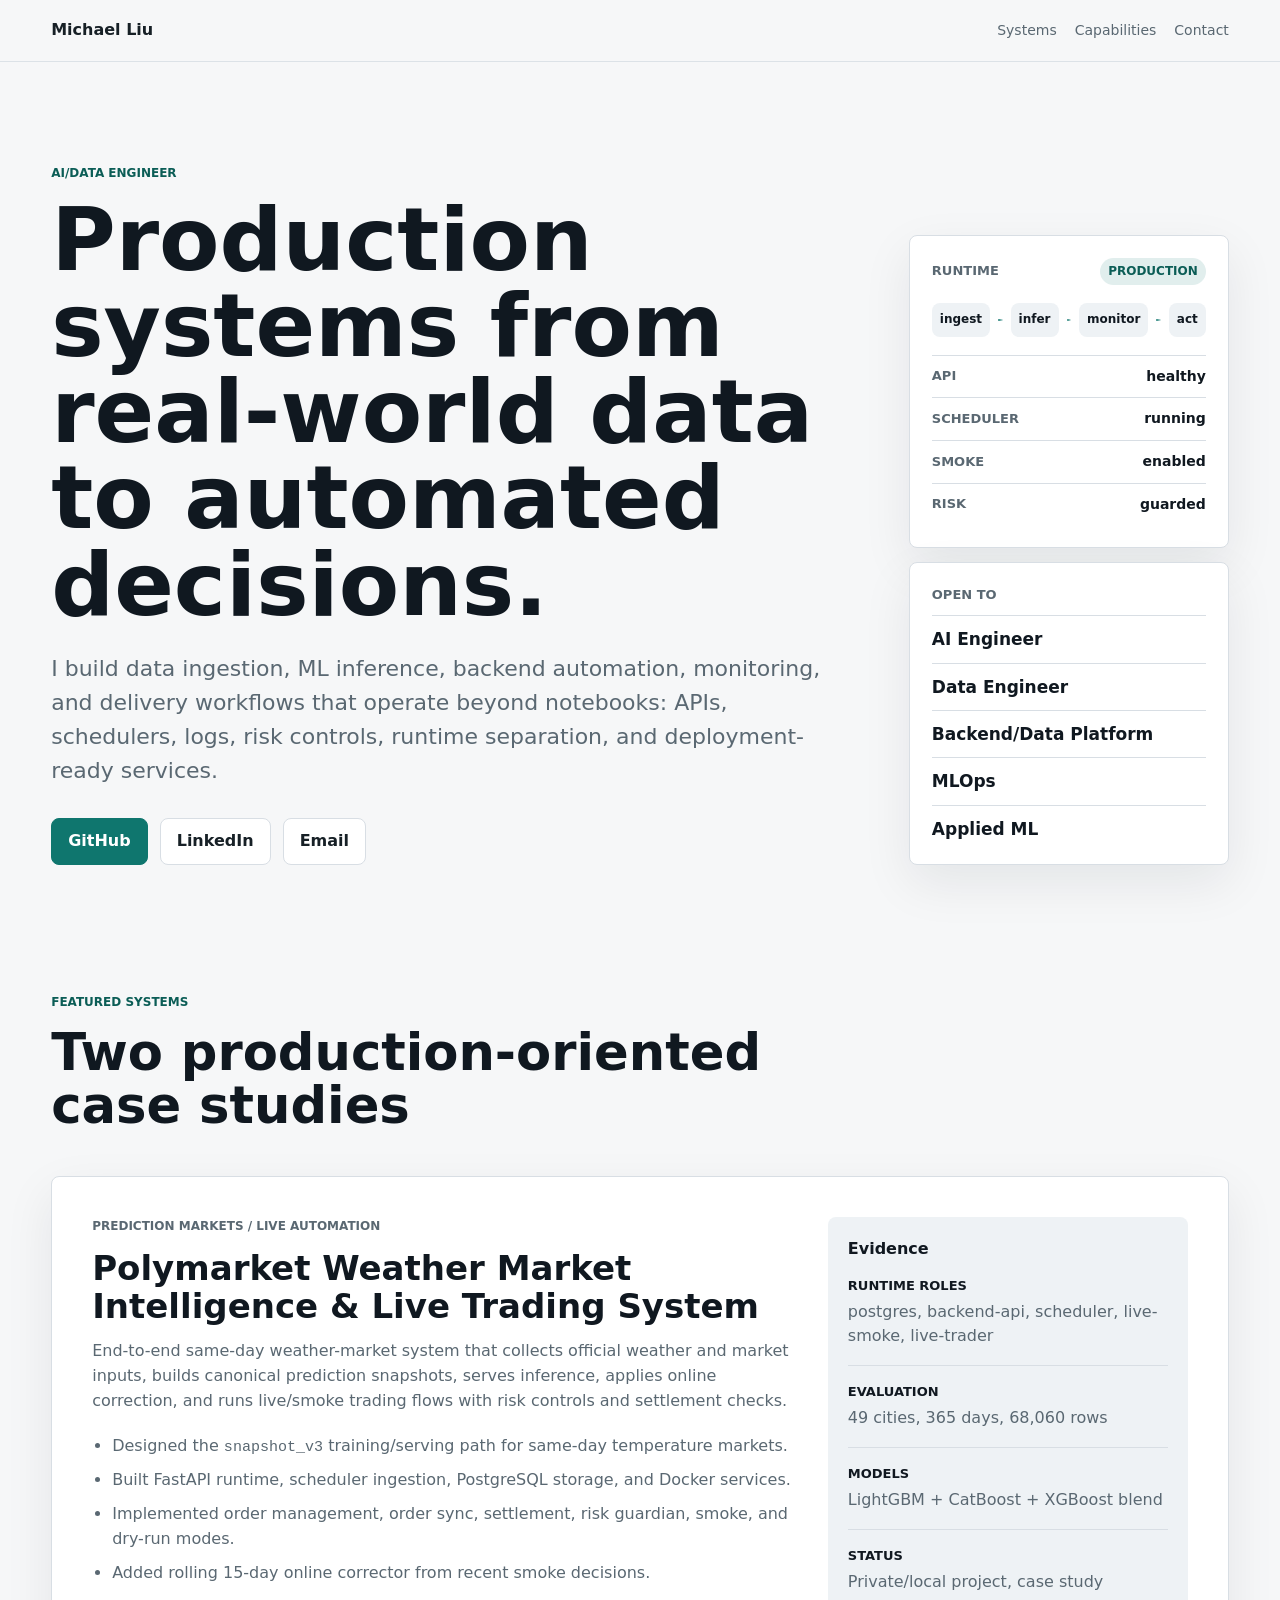
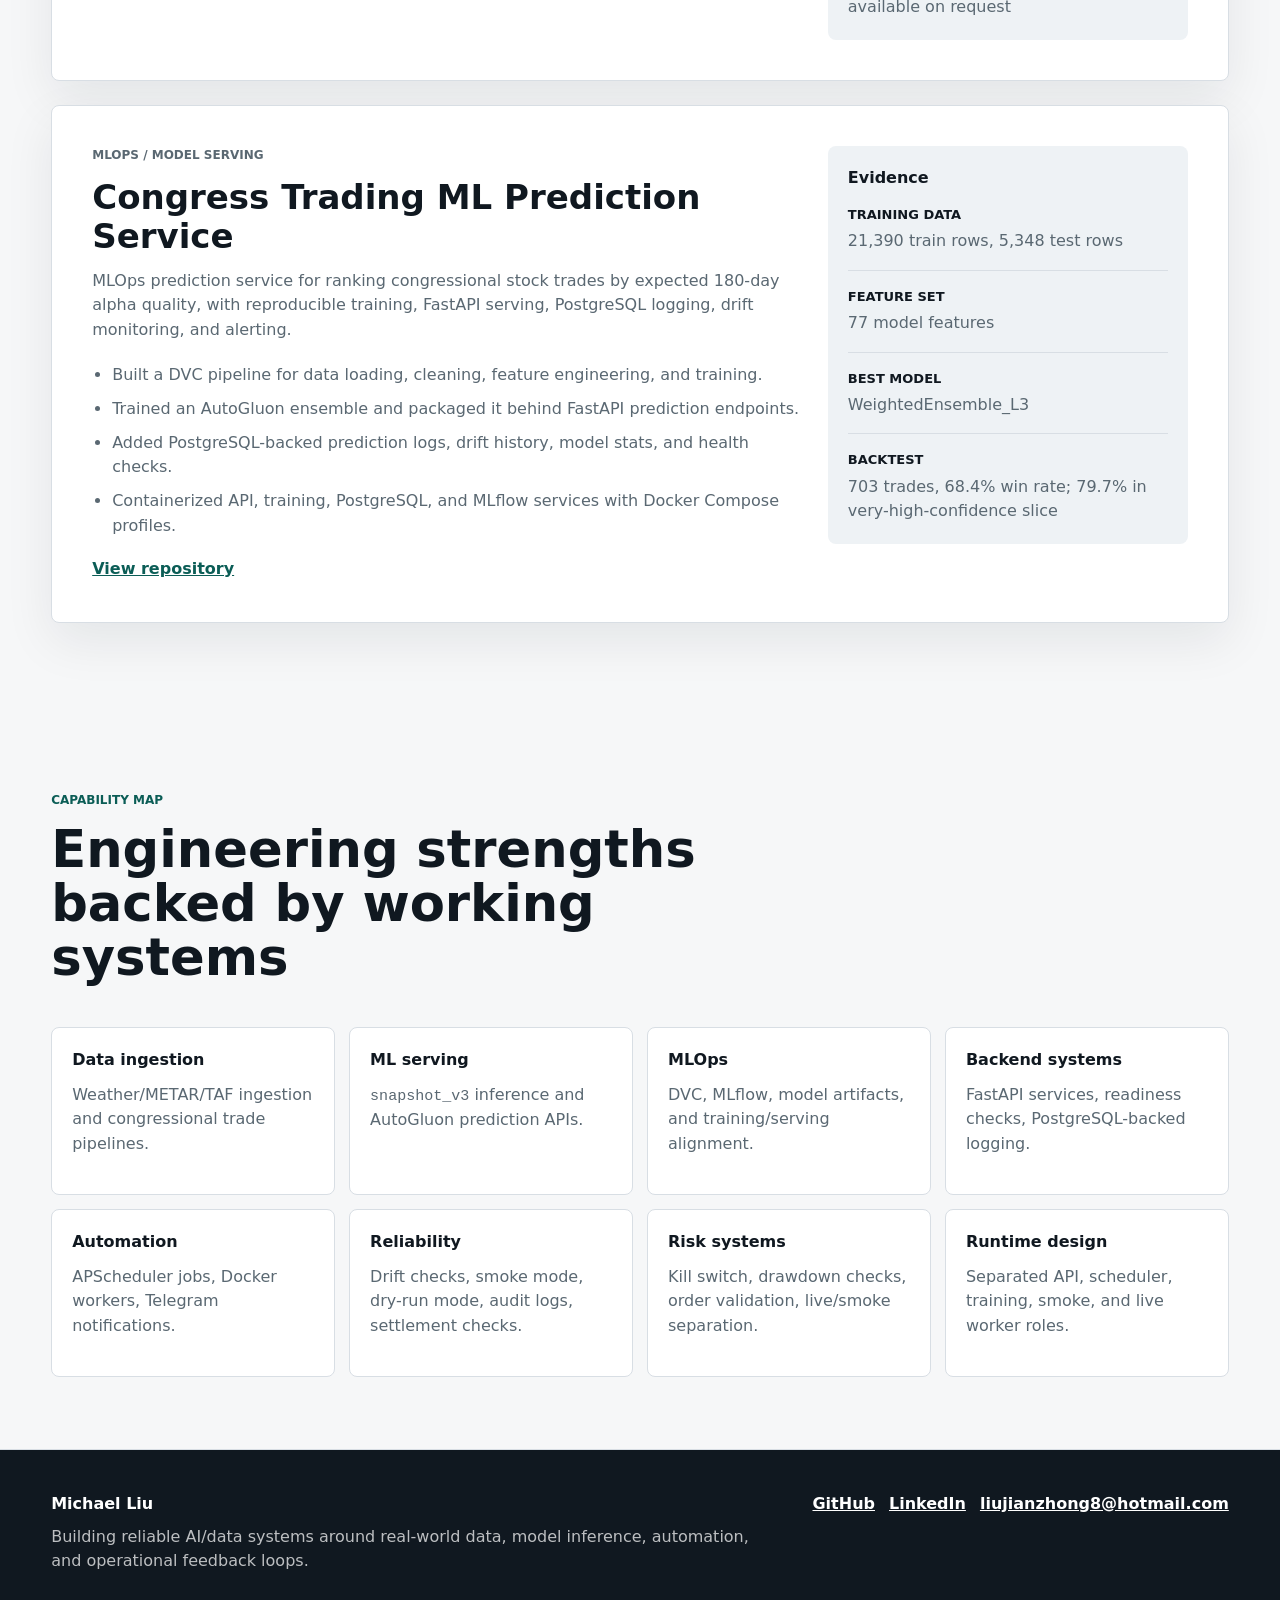
==== index.html @ 210b9c41 "init1" ====
<!doctype html>
<html lang="en">
  <head>
    <meta charset="utf-8" />
    <meta name="viewport" content="width=device-width, initial-scale=1" />
    <meta
      name="description"
      content="Michael Liu - AI/Data Engineer building production-minded systems from real-world data to inference, monitoring, and action."
    />
    <title>Michael Liu | AI/Data Engineer</title>
    <link rel="stylesheet" href="styles.css" />
  </head>
  <body>
    <header class="site-header">
      <a class="brand" href="#top" aria-label="Michael Liu home">Michael Liu</a>
      <nav class="nav" aria-label="Primary navigation">
        <a href="#systems">Systems</a>
        <a href="#capabilities">Capabilities</a>
        <a href="#contact">Contact</a>
      </nav>
    </header>

    <main id="top">
      <section class="hero" aria-labelledby="hero-title">
        <div class="hero-copy">
          <p class="eyebrow">AI/Data Engineer</p>
          <h1 id="hero-title">Production systems from real-world data to automated decisions.</h1>
          <p class="hero-text">
            I build data ingestion, ML inference, backend automation, monitoring, and delivery
            workflows that operate beyond notebooks: APIs, schedulers, logs, risk controls,
            runtime separation, and deployment-ready services.
          </p>
          <div class="hero-actions" aria-label="Contact and profile links">
            <a class="button primary" href="https://github.com/Michael-Full-Stack-Liu">GitHub</a>
            <a class="button" href="https://www.linkedin.com/in/michael-liu-21918932a/">LinkedIn</a>
            <a class="button" href="mailto:liujianzhong8@hotmail.com">Email</a>
          </div>
        </div>
        <aside class="hero-panel" aria-label="System runtime visual summary">
          <div class="runtime-card">
            <div class="runtime-head">
              <span>Runtime</span>
              <strong>production</strong>
            </div>
            <div class="pipeline-visual" aria-hidden="true">
              <span>ingest</span>
              <i></i>
              <span>infer</span>
              <i></i>
              <span>monitor</span>
              <i></i>
              <span>act</span>
            </div>
            <div class="metric-row"><span>API</span><strong>healthy</strong></div>
            <div class="metric-row"><span>Scheduler</span><strong>running</strong></div>
            <div class="metric-row"><span>Smoke</span><strong>enabled</strong></div>
            <div class="metric-row"><span>Risk</span><strong>guarded</strong></div>
          </div>
          <div class="role-card">
            <span>Open to</span>
            <strong>AI Engineer</strong>
            <strong>Data Engineer</strong>
            <strong>Backend/Data Platform</strong>
            <strong>MLOps</strong>
            <strong>Applied ML</strong>
          </div>
        </aside>
      </section>

      <section id="systems" class="section" aria-labelledby="systems-title">
        <div class="section-heading">
          <p class="eyebrow">Featured Systems</p>
          <h2 id="systems-title">Two production-oriented case studies</h2>
        </div>

        <article class="project">
          <div class="project-main">
            <p class="project-label">Prediction markets / live automation</p>
            <h3>Polymarket Weather Market Intelligence & Live Trading System</h3>
            <p>
              End-to-end same-day weather-market system that collects official weather and market
              inputs, builds canonical prediction snapshots, serves inference, applies online
              correction, and runs live/smoke trading flows with risk controls and settlement checks.
            </p>
            <ul>
              <li>Designed the <code>snapshot_v3</code> training/serving path for same-day temperature markets.</li>
              <li>Built FastAPI runtime, scheduler ingestion, PostgreSQL storage, and Docker services.</li>
              <li>Implemented order management, order sync, settlement, risk guardian, smoke, and dry-run modes.</li>
              <li>Added rolling 15-day online corrector from recent smoke decisions.</li>
            </ul>
          </div>
          <div class="project-evidence">
            <h4>Evidence</h4>
            <dl>
              <div><dt>Runtime roles</dt><dd>postgres, backend-api, scheduler, live-smoke, live-trader</dd></div>
              <div><dt>Evaluation</dt><dd>49 cities, 365 days, 68,060 rows</dd></div>
              <div><dt>Models</dt><dd>LightGBM + CatBoost + XGBoost blend</dd></div>
              <div><dt>Status</dt><dd>Private/local project, case study available on request</dd></div>
            </dl>
          </div>
        </article>

        <article class="project">
          <div class="project-main">
            <p class="project-label">MLOps / model serving</p>
            <h3>Congress Trading ML Prediction Service</h3>
            <p>
              MLOps prediction service for ranking congressional stock trades by expected 180-day
              alpha quality, with reproducible training, FastAPI serving, PostgreSQL logging,
              drift monitoring, and alerting.
            </p>
            <ul>
              <li>Built a DVC pipeline for data loading, cleaning, feature engineering, and training.</li>
              <li>Trained an AutoGluon ensemble and packaged it behind FastAPI prediction endpoints.</li>
              <li>Added PostgreSQL-backed prediction logs, drift history, model stats, and health checks.</li>
              <li>Containerized API, training, PostgreSQL, and MLflow services with Docker Compose profiles.</li>
            </ul>
            <a class="text-link" href="https://github.com/Michael-Full-Stack-Liu/MyInvestGuide">View repository</a>
          </div>
          <div class="project-evidence">
            <h4>Evidence</h4>
            <dl>
              <div><dt>Training data</dt><dd>21,390 train rows, 5,348 test rows</dd></div>
              <div><dt>Feature set</dt><dd>77 model features</dd></div>
              <div><dt>Best model</dt><dd>WeightedEnsemble_L3</dd></div>
              <div><dt>Backtest</dt><dd>703 trades, 68.4% win rate; 79.7% in very-high-confidence slice</dd></div>
            </dl>
          </div>
        </article>
      </section>

      <section id="capabilities" class="section" aria-labelledby="capabilities-title">
        <div class="section-heading">
          <p class="eyebrow">Capability Map</p>
          <h2 id="capabilities-title">Engineering strengths backed by working systems</h2>
        </div>
        <div class="capability-grid">
          <div><span>Data ingestion</span><p>Weather/METAR/TAF ingestion and congressional trade pipelines.</p></div>
          <div><span>ML serving</span><p><code>snapshot_v3</code> inference and AutoGluon prediction APIs.</p></div>
          <div><span>MLOps</span><p>DVC, MLflow, model artifacts, and training/serving alignment.</p></div>
          <div><span>Backend systems</span><p>FastAPI services, readiness checks, PostgreSQL-backed logging.</p></div>
          <div><span>Automation</span><p>APScheduler jobs, Docker workers, Telegram notifications.</p></div>
          <div><span>Reliability</span><p>Drift checks, smoke mode, dry-run mode, audit logs, settlement checks.</p></div>
          <div><span>Risk systems</span><p>Kill switch, drawdown checks, order validation, live/smoke separation.</p></div>
          <div><span>Runtime design</span><p>Separated API, scheduler, training, smoke, and live worker roles.</p></div>
        </div>
      </section>
    </main>

    <footer id="contact" class="footer">
      <div>
        <strong>Michael Liu</strong>
        <p>Building reliable AI/data systems around real-world data, model inference, automation, and operational feedback loops.</p>
      </div>
      <div class="footer-links">
        <a href="https://github.com/Michael-Full-Stack-Liu">GitHub</a>
        <a href="https://www.linkedin.com/in/michael-liu-21918932a/">LinkedIn</a>
        <a href="mailto:liujianzhong8@hotmail.com">liujianzhong8@hotmail.com</a>
      </div>
    </footer>
  </body>
</html>
---- styles.css ----
:root {
  color-scheme: light;
  --bg: #f6f7f8;
  --surface: #ffffff;
  --surface-2: #eef2f5;
  --text: #172026;
  --muted: #5a6872;
  --line: #d8dee4;
  --accent: #0f766e;
  --accent-dark: #0b5d56;
  --ink: #101820;
  --shadow: 0 18px 50px rgba(16, 24, 32, 0.08);
}

* {
  box-sizing: border-box;
}

html {
  scroll-behavior: smooth;
}

body {
  margin: 0;
  background: var(--bg);
  color: var(--text);
  font-family:
    Inter, ui-sans-serif, system-ui, -apple-system, BlinkMacSystemFont, "Segoe UI",
    sans-serif;
  line-height: 1.55;
}

a {
  color: inherit;
}

code {
  font-family: "SFMono-Regular", Consolas, "Liberation Mono", monospace;
  font-size: 0.94em;
}

.site-header {
  position: sticky;
  top: 0;
  z-index: 20;
  display: flex;
  align-items: center;
  justify-content: space-between;
  gap: 24px;
  width: 100%;
  padding: 18px clamp(20px, 4vw, 64px);
  border-bottom: 1px solid rgba(216, 222, 228, 0.85);
  background: rgba(246, 247, 248, 0.92);
  backdrop-filter: blur(16px);
}

.brand {
  font-weight: 750;
  text-decoration: none;
}

.nav {
  display: flex;
  align-items: center;
  gap: 18px;
  color: var(--muted);
  font-size: 14px;
}

.nav a {
  text-decoration: none;
}

.nav a:hover,
.text-link:hover {
  color: var(--accent-dark);
}

.hero {
  display: grid;
  grid-template-columns: minmax(0, 1fr) 320px;
  gap: clamp(28px, 5vw, 72px);
  align-items: end;
  min-height: calc(100vh - 72px);
  padding: clamp(56px, 8vw, 112px) clamp(20px, 4vw, 64px) 56px;
}

.hero-copy {
  max-width: 960px;
}

.eyebrow,
.project-label {
  margin: 0 0 14px;
  color: var(--accent-dark);
  font-size: 12px;
  font-weight: 800;
  letter-spacing: 0;
  text-transform: uppercase;
}

h1,
h2,
h3,
h4,
p {
  margin-top: 0;
}

h1 {
  max-width: 980px;
  margin-bottom: 24px;
  color: var(--ink);
  font-size: clamp(42px, 7vw, 88px);
  line-height: 0.98;
  letter-spacing: 0;
}

.hero-text {
  max-width: 800px;
  margin-bottom: 30px;
  color: var(--muted);
  font-size: clamp(18px, 2.1vw, 22px);
}

.hero-actions {
  display: flex;
  flex-wrap: wrap;
  gap: 12px;
}

.button {
  display: inline-flex;
  min-height: 44px;
  align-items: center;
  justify-content: center;
  padding: 10px 16px;
  border: 1px solid var(--line);
  border-radius: 8px;
  background: var(--surface);
  color: var(--text);
  font-weight: 700;
  text-decoration: none;
}

.button.primary {
  border-color: var(--accent);
  background: var(--accent);
  color: #ffffff;
}

.hero-panel {
  display: grid;
  gap: 14px;
}

.runtime-card,
.role-card {
  padding: 22px;
  border: 1px solid var(--line);
  border-radius: 8px;
  background: var(--surface);
  box-shadow: var(--shadow);
}

.hero-panel span,
.runtime-head span {
  color: var(--muted);
  font-size: 13px;
  font-weight: 700;
  text-transform: uppercase;
}

.role-card {
  display: grid;
  gap: 10px;
}

.role-card strong {
  padding-top: 10px;
  border-top: 1px solid var(--line);
  color: var(--ink);
  font-size: 17px;
}

.runtime-head {
  display: flex;
  align-items: center;
  justify-content: space-between;
  gap: 16px;
  margin-bottom: 18px;
}

.runtime-head strong {
  padding: 4px 8px;
  border-radius: 999px;
  background: rgba(15, 118, 110, 0.12);
  color: var(--accent-dark);
  font-size: 12px;
  text-transform: uppercase;
}

.pipeline-visual {
  display: grid;
  grid-template-columns: auto 1fr auto 1fr auto 1fr auto;
  align-items: center;
  gap: 8px;
  margin-bottom: 18px;
}

.pipeline-visual span {
  display: inline-flex;
  min-height: 34px;
  align-items: center;
  justify-content: center;
  padding: 6px 8px;
  border-radius: 8px;
  background: var(--surface-2);
  color: var(--ink);
  font-size: 12px;
  font-weight: 800;
  text-transform: none;
}

.pipeline-visual i {
  display: block;
  height: 2px;
  border-radius: 999px;
  background: linear-gradient(90deg, var(--accent), rgba(15, 118, 110, 0.14));
}

.metric-row {
  display: flex;
  align-items: center;
  justify-content: space-between;
  gap: 16px;
  padding: 10px 0;
  border-top: 1px solid var(--line);
}

.metric-row strong {
  color: var(--ink);
  font-size: 14px;
}

.section {
  padding: 72px clamp(20px, 4vw, 64px);
}

.section-heading {
  max-width: 780px;
  margin-bottom: 28px;
}

h2 {
  color: var(--ink);
  font-size: clamp(30px, 4vw, 52px);
  line-height: 1.05;
  letter-spacing: 0;
}

.project {
  display: grid;
  grid-template-columns: minmax(0, 1fr) 360px;
  gap: 28px;
  align-items: start;
  margin-bottom: 24px;
  padding: clamp(24px, 4vw, 40px);
  border: 1px solid var(--line);
  border-radius: 8px;
  background: var(--surface);
  box-shadow: var(--shadow);
}

.project h3 {
  margin-bottom: 14px;
  color: var(--ink);
  font-size: clamp(24px, 3vw, 34px);
  line-height: 1.12;
}

.project p,
.project li,
.project dd,
.capability-grid p,
.footer p {
  color: var(--muted);
}

.project ul {
  margin: 20px 0 0;
  padding-left: 20px;
}

.project li + li {
  margin-top: 9px;
}

.project-evidence {
  padding: 20px;
  border-radius: 8px;
  background: var(--surface-2);
}

.project-evidence h4 {
  margin-bottom: 14px;
  color: var(--ink);
  font-size: 16px;
}

dl,
dd {
  margin: 0;
}

.project-evidence div + div {
  margin-top: 16px;
  padding-top: 16px;
  border-top: 1px solid var(--line);
}

dt {
  margin-bottom: 4px;
  color: var(--ink);
  font-size: 13px;
  font-weight: 800;
  text-transform: uppercase;
}

.text-link {
  display: inline-flex;
  margin-top: 18px;
  color: var(--accent-dark);
  font-weight: 800;
}

.capability-grid {
  display: grid;
  grid-template-columns: repeat(4, minmax(0, 1fr));
  gap: 14px;
}

.capability-grid div {
  min-height: 168px;
  padding: 20px;
  border: 1px solid var(--line);
  border-radius: 8px;
  background: var(--surface);
}

.capability-grid span {
  display: block;
  margin-bottom: 10px;
  color: var(--ink);
  font-weight: 800;
}

.footer {
  display: flex;
  justify-content: space-between;
  gap: 32px;
  padding: 42px clamp(20px, 4vw, 64px);
  border-top: 1px solid var(--line);
  background: var(--ink);
  color: #ffffff;
}

.footer p {
  max-width: 720px;
  margin: 8px 0 0;
  color: rgba(255, 255, 255, 0.72);
}

.footer-links {
  display: flex;
  flex-wrap: wrap;
  gap: 14px;
  align-content: start;
  justify-content: flex-end;
}

.footer-links a {
  color: #ffffff;
  font-weight: 700;
}

@media (max-width: 980px) {
  .hero,
  .project {
    grid-template-columns: 1fr;
  }

  .hero {
    min-height: auto;
  }

  .hero-panel {
    max-width: 520px;
  }

  .capability-grid {
    grid-template-columns: repeat(2, minmax(0, 1fr));
  }
}

@media (max-width: 640px) {
  .site-header {
    align-items: flex-start;
    flex-direction: column;
  }

  .nav {
    width: 100%;
    justify-content: space-between;
  }

  .hero {
    padding-top: 44px;
  }

  .hero-actions,
  .footer,
  .footer-links {
    flex-direction: column;
    align-items: stretch;
  }

  .button {
    width: 100%;
  }

  .capability-grid {
    grid-template-columns: 1fr;
  }
}
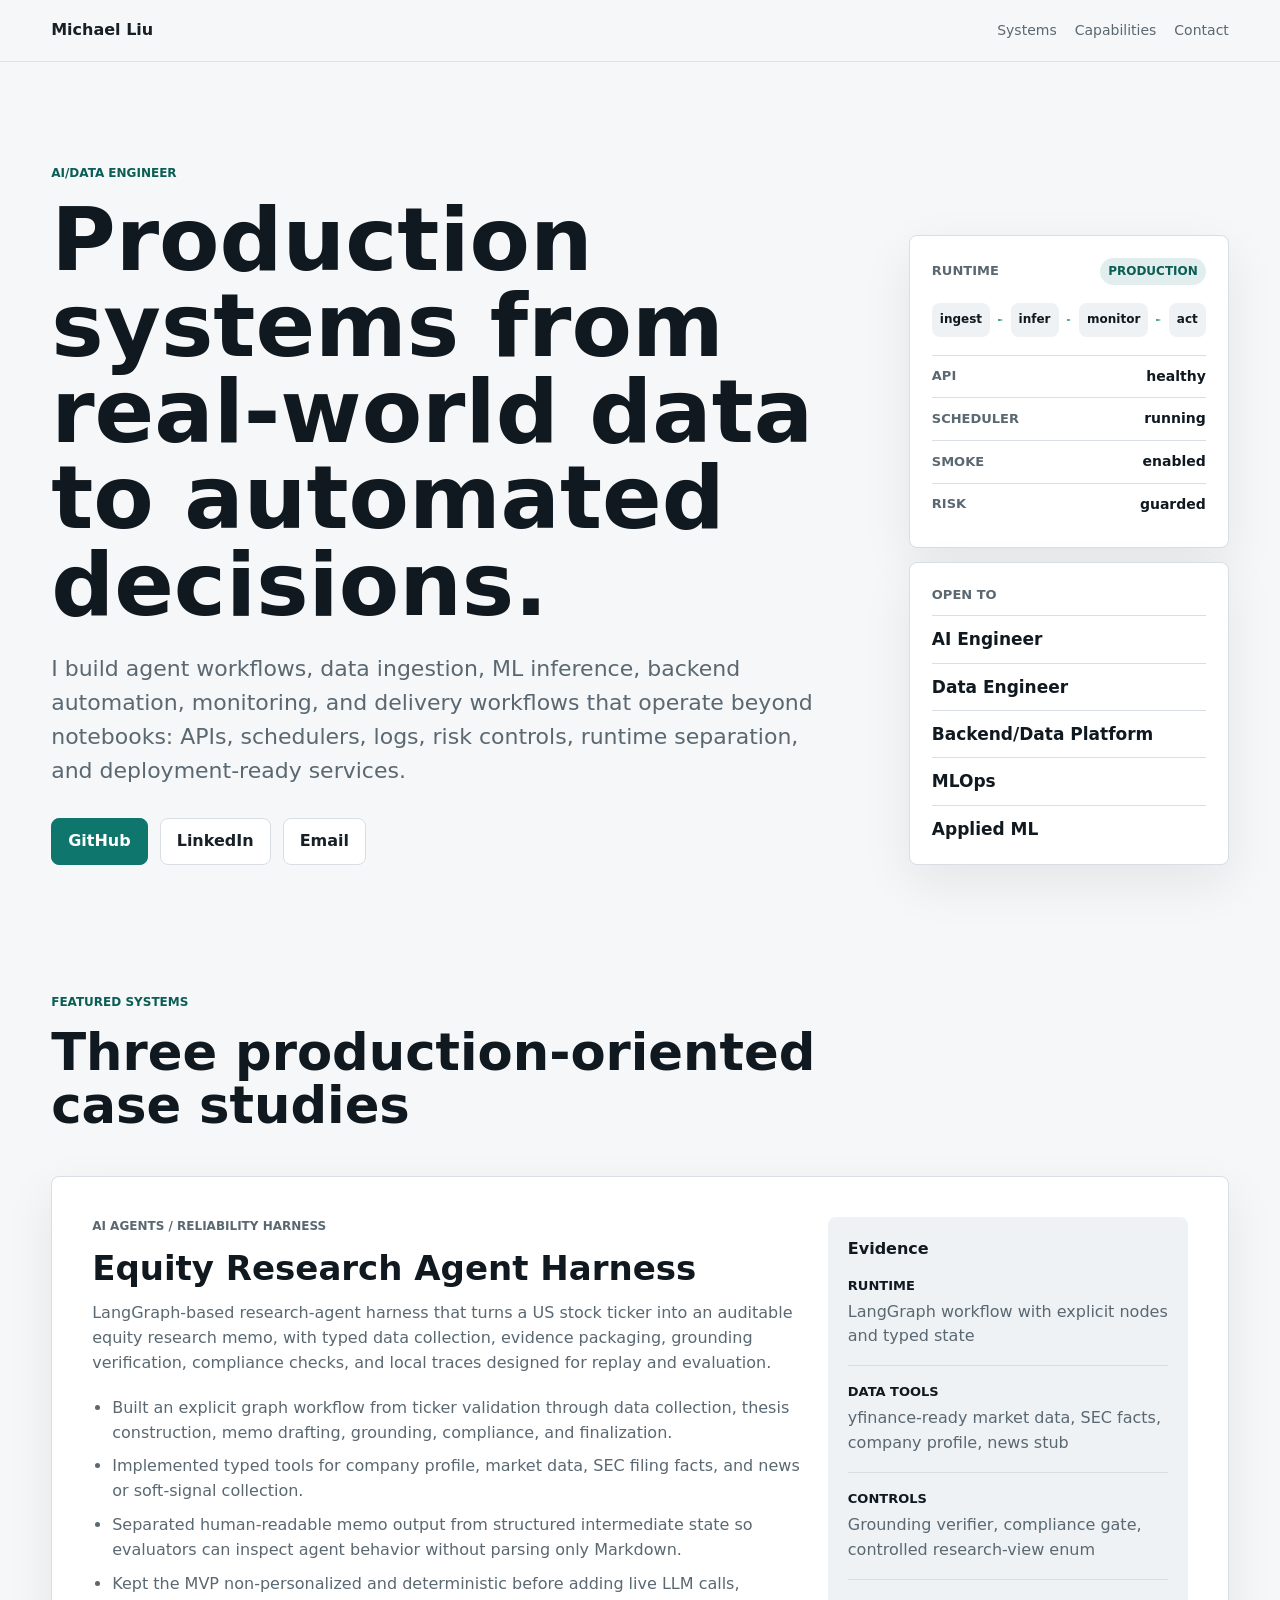
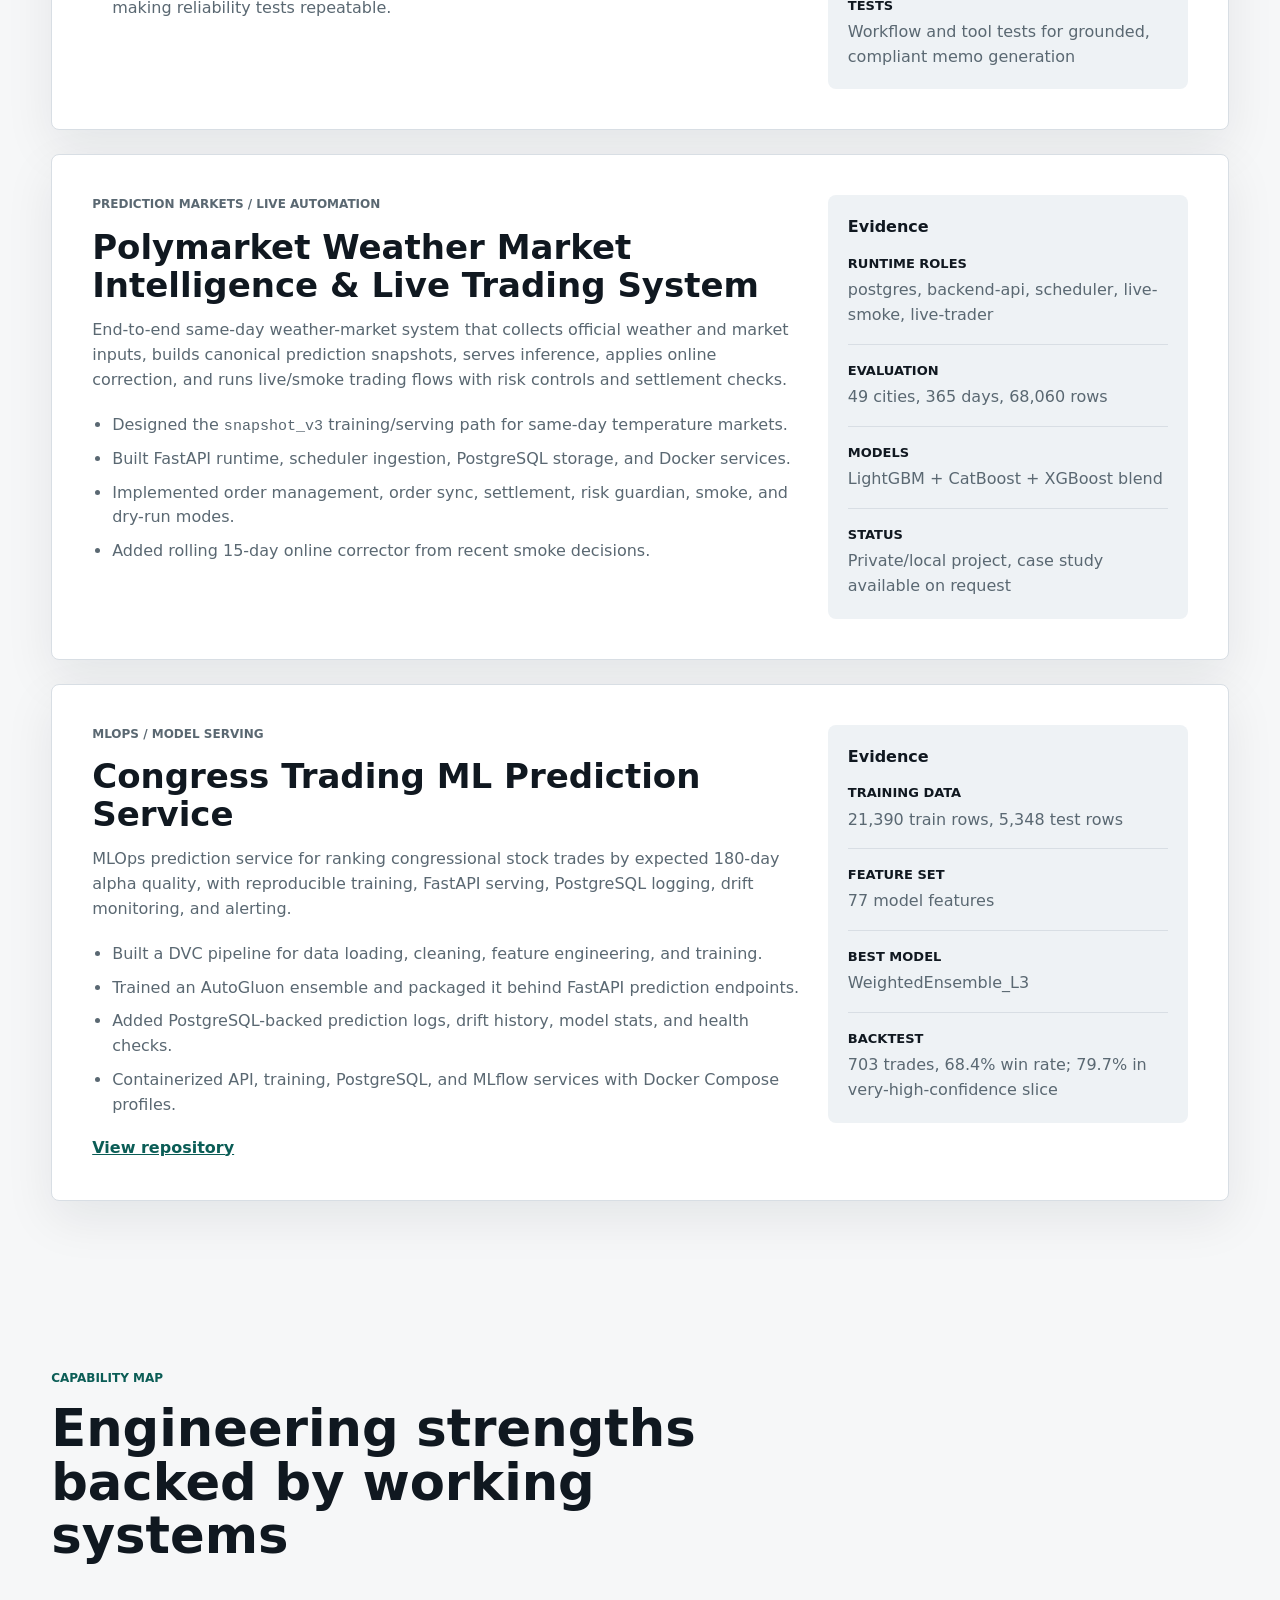
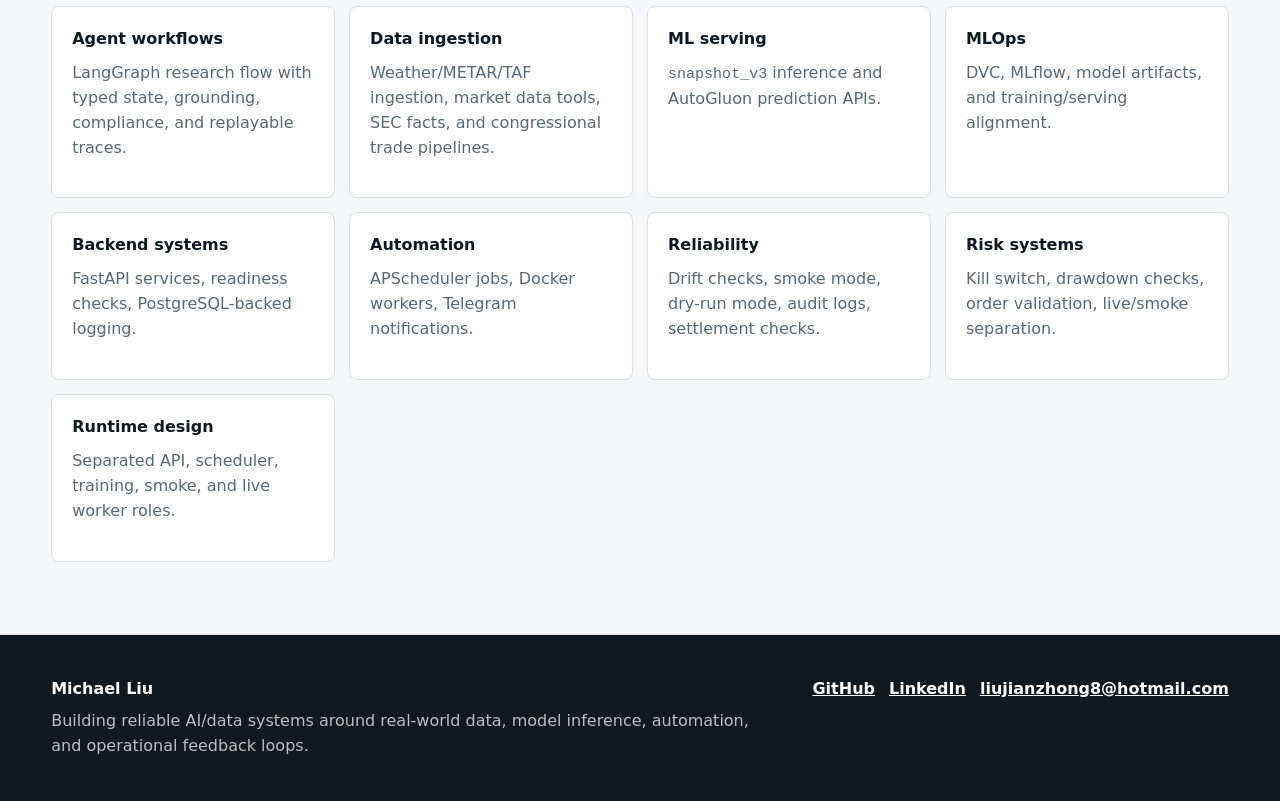
==== commit 8dd640ad: "Add agent project to portfolio" ====
--- a/index.html
+++ b/index.html
@@ -26,7 +26,7 @@
           <p class="eyebrow">AI/Data Engineer</p>
           <h1 id="hero-title">Production systems from real-world data to automated decisions.</h1>
           <p class="hero-text">
-            I build data ingestion, ML inference, backend automation, monitoring, and delivery
+            I build agent workflows, data ingestion, ML inference, backend automation, monitoring, and delivery
             workflows that operate beyond notebooks: APIs, schedulers, logs, risk controls,
             runtime separation, and deployment-ready services.
           </p>
@@ -70,8 +70,36 @@
       <section id="systems" class="section" aria-labelledby="systems-title">
         <div class="section-heading">
           <p class="eyebrow">Featured Systems</p>
-          <h2 id="systems-title">Two production-oriented case studies</h2>
+          <h2 id="systems-title">Three production-oriented case studies</h2>
         </div>
+
+        <article class="project">
+          <div class="project-main">
+            <p class="project-label">AI agents / reliability harness</p>
+            <h3>Equity Research Agent Harness</h3>
+            <p>
+              LangGraph-based research-agent harness that turns a US stock ticker into an
+              auditable equity research memo, with typed data collection, evidence packaging,
+              grounding verification, compliance checks, and local traces designed for replay and
+              evaluation.
+            </p>
+            <ul>
+              <li>Built an explicit graph workflow from ticker validation through data collection, thesis construction, memo drafting, grounding, compliance, and finalization.</li>
+              <li>Implemented typed tools for company profile, market data, SEC filing facts, and news or soft-signal collection.</li>
+              <li>Separated human-readable memo output from structured intermediate state so evaluators can inspect agent behavior without parsing only Markdown.</li>
+              <li>Kept the MVP non-personalized and deterministic before adding live LLM calls, making reliability tests repeatable.</li>
+            </ul>
+          </div>
+          <div class="project-evidence">
+            <h4>Evidence</h4>
+            <dl>
+              <div><dt>Runtime</dt><dd>LangGraph workflow with explicit nodes and typed state</dd></div>
+              <div><dt>Data tools</dt><dd>yfinance-ready market data, SEC facts, company profile, news stub</dd></div>
+              <div><dt>Controls</dt><dd>Grounding verifier, compliance gate, controlled research-view enum</dd></div>
+              <div><dt>Tests</dt><dd>Workflow and tool tests for grounded, compliant memo generation</dd></div>
+            </dl>
+          </div>
+        </article>
 
         <article class="project">
           <div class="project-main">
@@ -135,7 +163,8 @@
           <h2 id="capabilities-title">Engineering strengths backed by working systems</h2>
         </div>
         <div class="capability-grid">
-          <div><span>Data ingestion</span><p>Weather/METAR/TAF ingestion and congressional trade pipelines.</p></div>
+          <div><span>Agent workflows</span><p>LangGraph research flow with typed state, grounding, compliance, and replayable traces.</p></div>
+          <div><span>Data ingestion</span><p>Weather/METAR/TAF ingestion, market data tools, SEC facts, and congressional trade pipelines.</p></div>
           <div><span>ML serving</span><p><code>snapshot_v3</code> inference and AutoGluon prediction APIs.</p></div>
           <div><span>MLOps</span><p>DVC, MLflow, model artifacts, and training/serving alignment.</p></div>
           <div><span>Backend systems</span><p>FastAPI services, readiness checks, PostgreSQL-backed logging.</p></div>
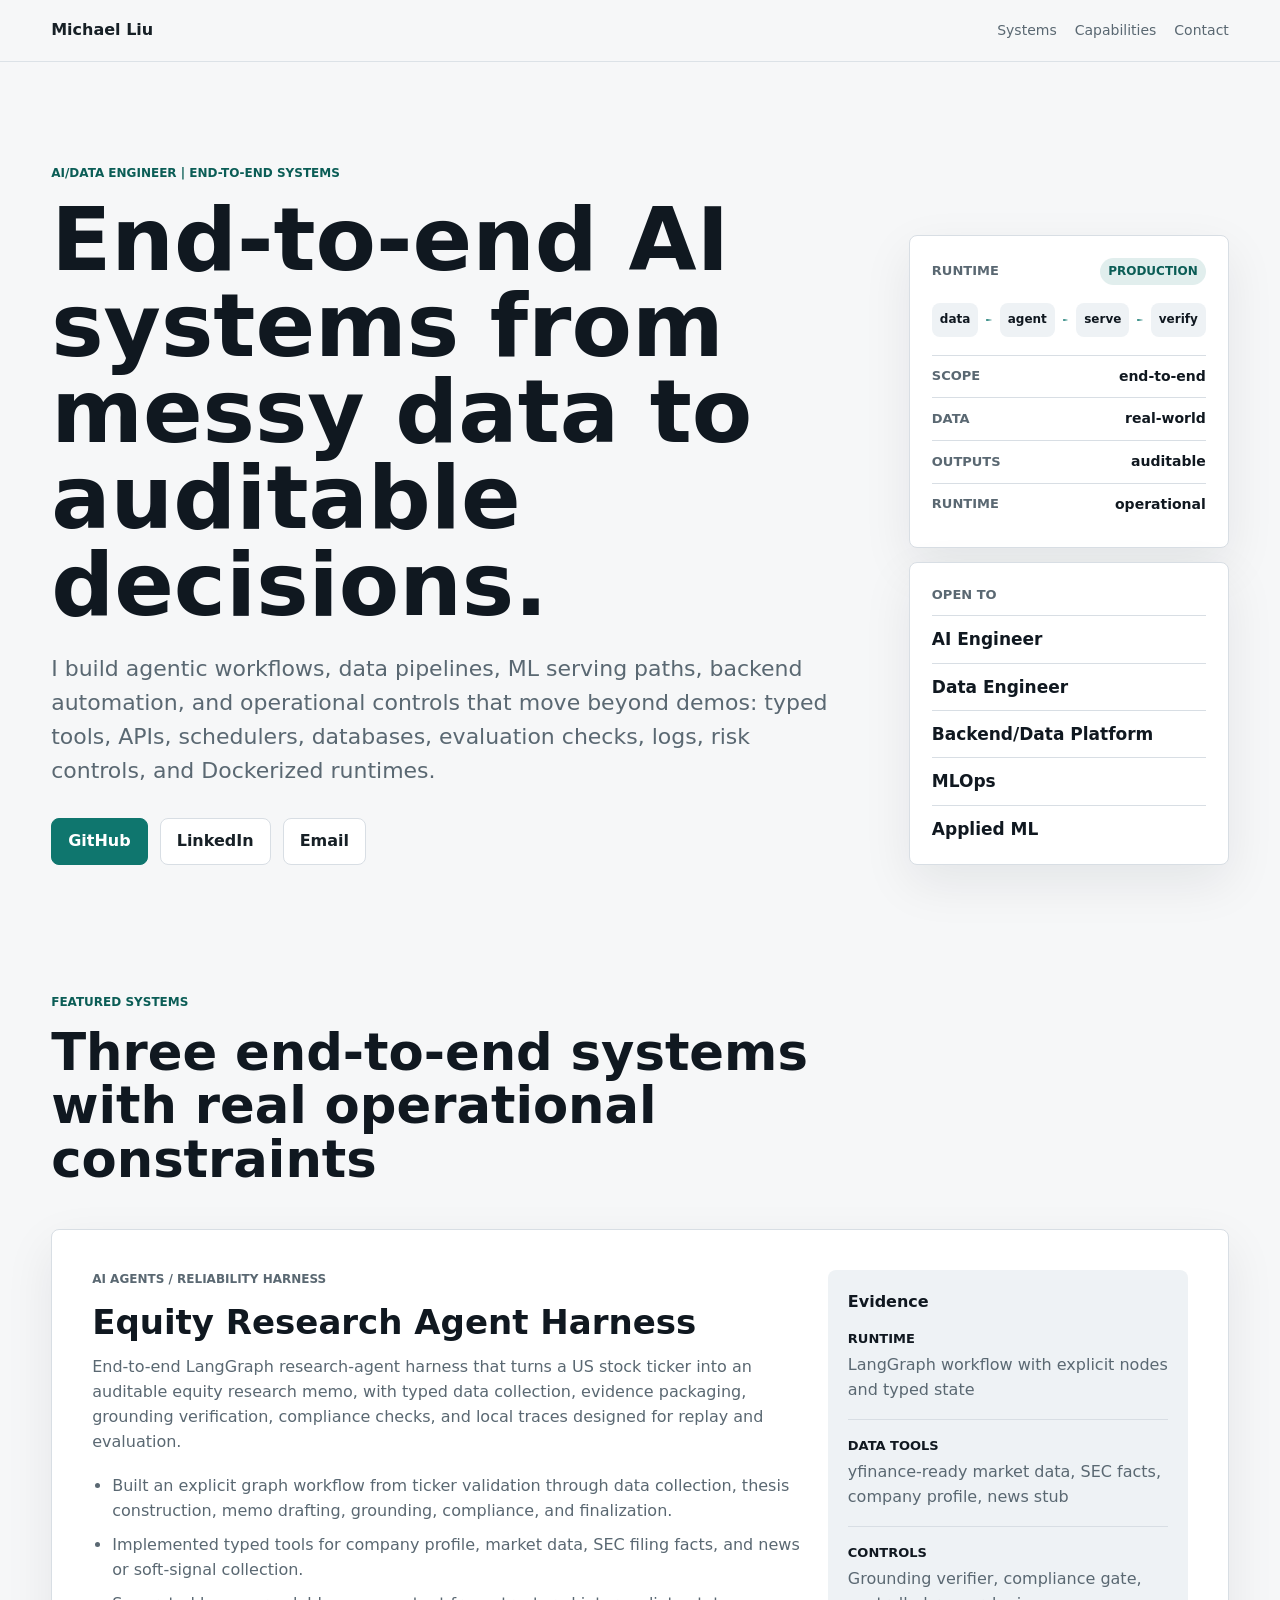
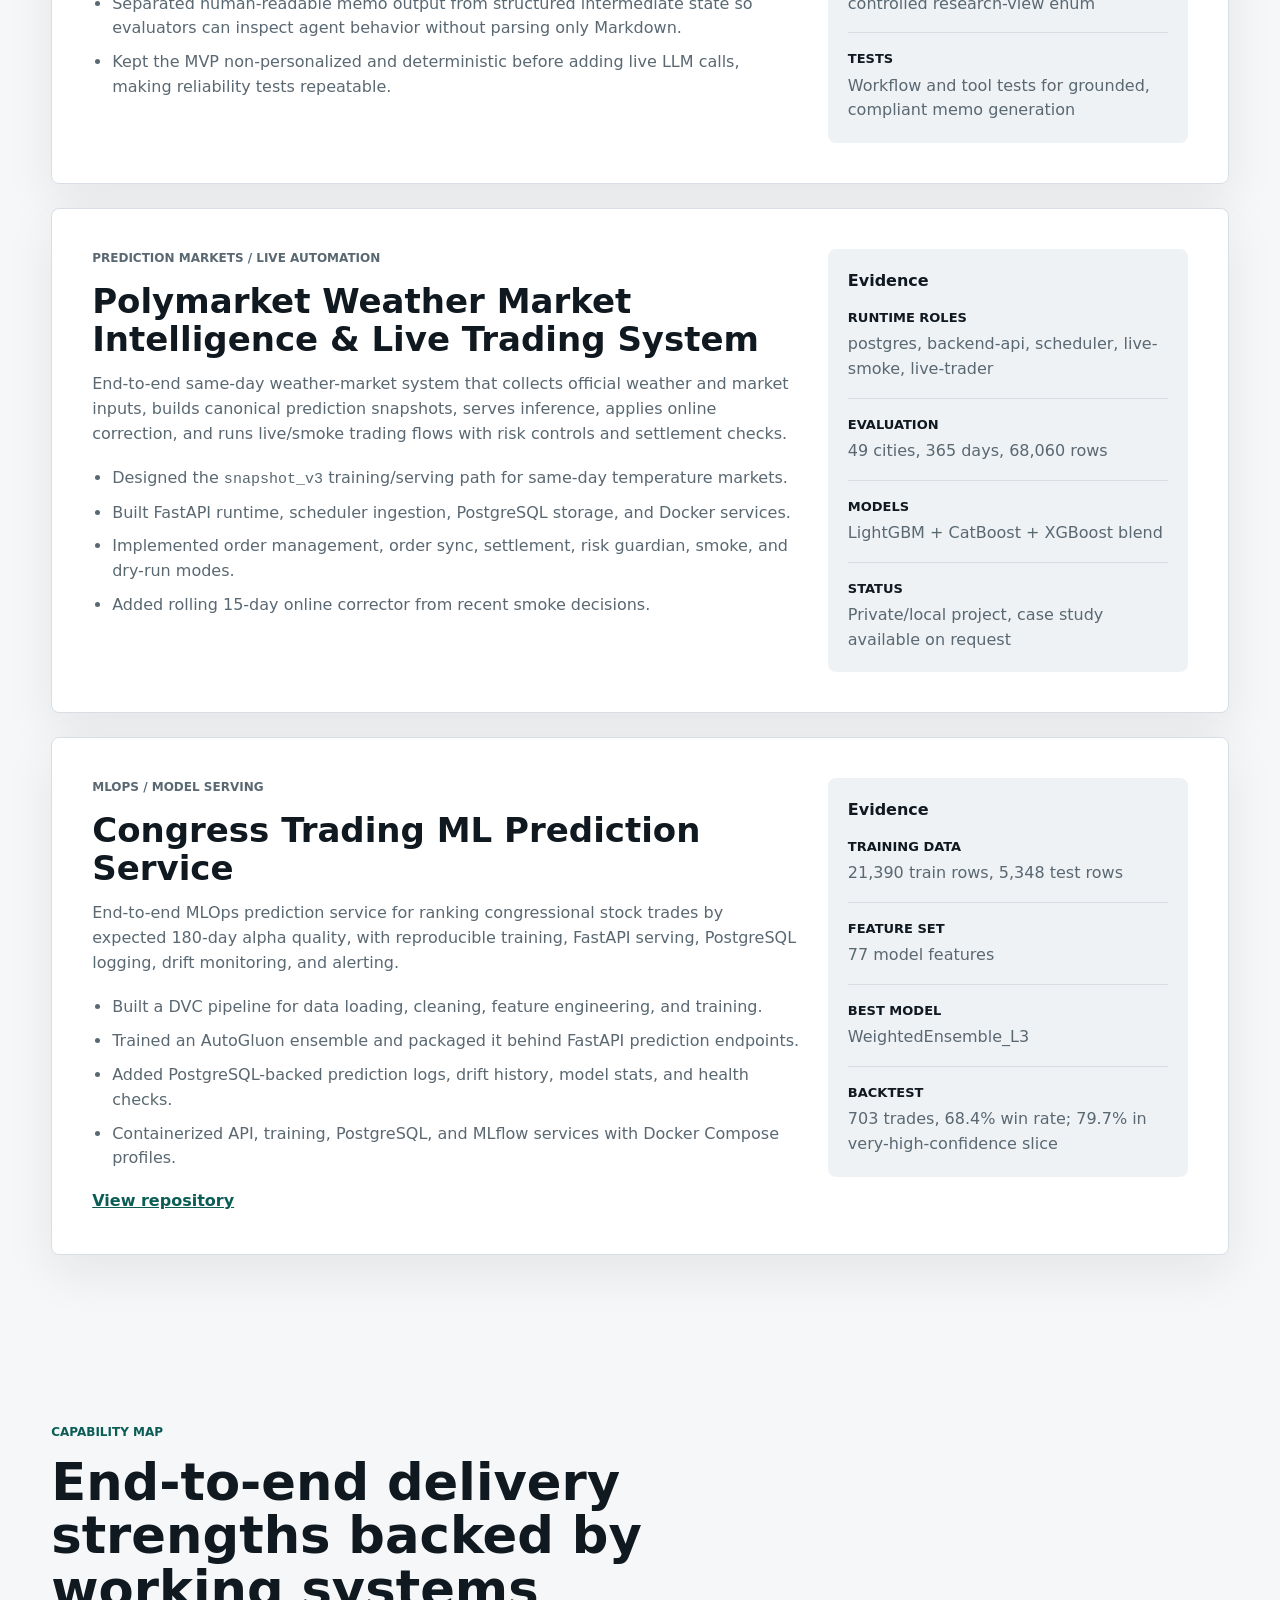
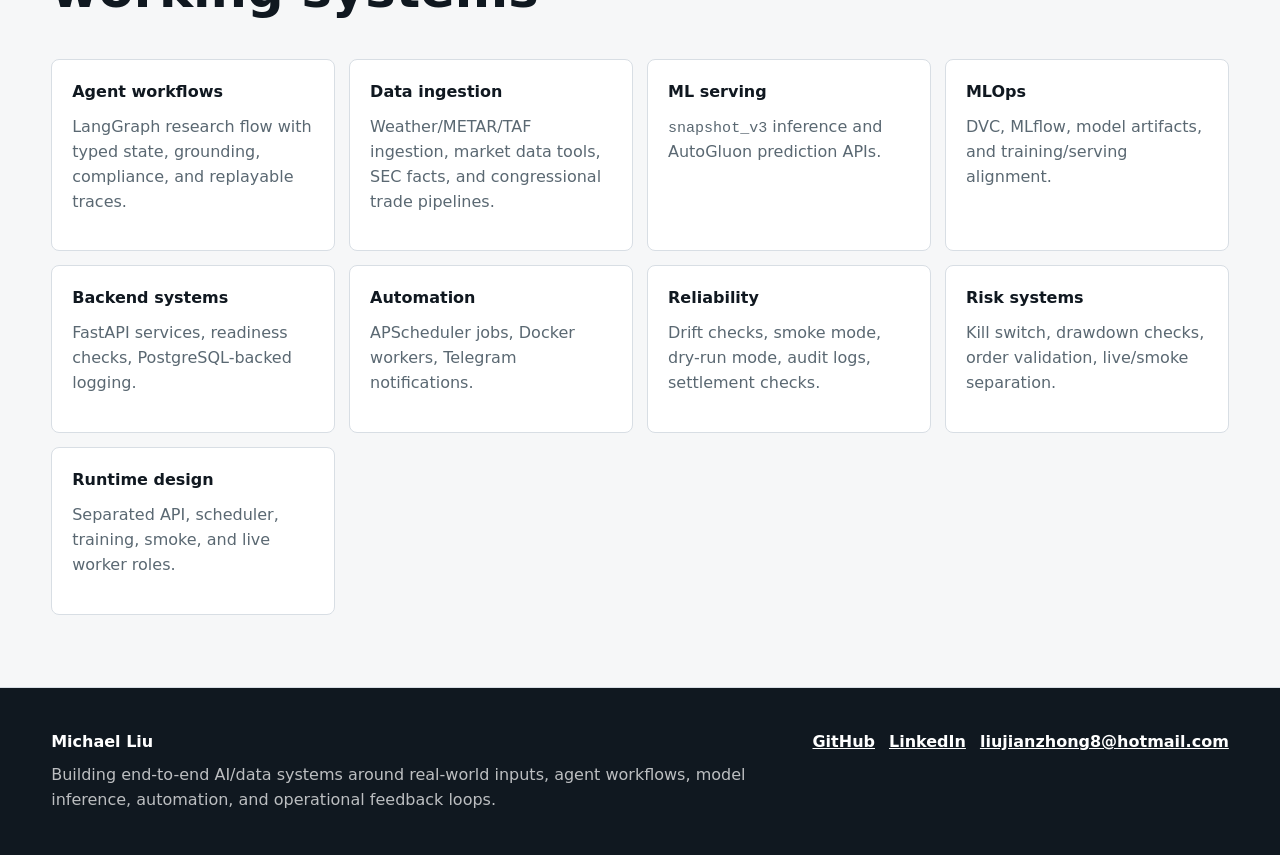
==== commit 6a6ebef8: "Position portfolio around end-to-end delivery" ====
--- a/index.html
+++ b/index.html
@@ -5,7 +5,7 @@
     <meta name="viewport" content="width=device-width, initial-scale=1" />
     <meta
       name="description"
-      content="Michael Liu - AI/Data Engineer building production-minded systems from real-world data to inference, monitoring, and action."
+      content="Michael Liu - AI/Data Engineer building end-to-end agentic and ML systems from real-world data to auditable decisions."
     />
     <title>Michael Liu | AI/Data Engineer</title>
     <link rel="stylesheet" href="styles.css" />
@@ -23,12 +23,12 @@
     <main id="top">
       <section class="hero" aria-labelledby="hero-title">
         <div class="hero-copy">
-          <p class="eyebrow">AI/Data Engineer</p>
-          <h1 id="hero-title">Production systems from real-world data to automated decisions.</h1>
+          <p class="eyebrow">AI/Data Engineer | End-to-End Systems</p>
+          <h1 id="hero-title">End-to-end AI systems from messy data to auditable decisions.</h1>
           <p class="hero-text">
-            I build agent workflows, data ingestion, ML inference, backend automation, monitoring, and delivery
-            workflows that operate beyond notebooks: APIs, schedulers, logs, risk controls,
-            runtime separation, and deployment-ready services.
+            I build agentic workflows, data pipelines, ML serving paths, backend automation, and
+            operational controls that move beyond demos: typed tools, APIs, schedulers,
+            databases, evaluation checks, logs, risk controls, and Dockerized runtimes.
           </p>
           <div class="hero-actions" aria-label="Contact and profile links">
             <a class="button primary" href="https://github.com/Michael-Full-Stack-Liu">GitHub</a>
@@ -43,18 +43,18 @@
               <strong>production</strong>
             </div>
             <div class="pipeline-visual" aria-hidden="true">
-              <span>ingest</span>
+              <span>data</span>
               <i></i>
-              <span>infer</span>
+              <span>agent</span>
               <i></i>
-              <span>monitor</span>
+              <span>serve</span>
               <i></i>
-              <span>act</span>
+              <span>verify</span>
             </div>
-            <div class="metric-row"><span>API</span><strong>healthy</strong></div>
-            <div class="metric-row"><span>Scheduler</span><strong>running</strong></div>
-            <div class="metric-row"><span>Smoke</span><strong>enabled</strong></div>
-            <div class="metric-row"><span>Risk</span><strong>guarded</strong></div>
+            <div class="metric-row"><span>Scope</span><strong>end-to-end</strong></div>
+            <div class="metric-row"><span>Data</span><strong>real-world</strong></div>
+            <div class="metric-row"><span>Outputs</span><strong>auditable</strong></div>
+            <div class="metric-row"><span>Runtime</span><strong>operational</strong></div>
           </div>
           <div class="role-card">
             <span>Open to</span>
@@ -70,7 +70,7 @@
       <section id="systems" class="section" aria-labelledby="systems-title">
         <div class="section-heading">
           <p class="eyebrow">Featured Systems</p>
-          <h2 id="systems-title">Three production-oriented case studies</h2>
+          <h2 id="systems-title">Three end-to-end systems with real operational constraints</h2>
         </div>
 
         <article class="project">
@@ -78,7 +78,7 @@
             <p class="project-label">AI agents / reliability harness</p>
             <h3>Equity Research Agent Harness</h3>
             <p>
-              LangGraph-based research-agent harness that turns a US stock ticker into an
+              End-to-end LangGraph research-agent harness that turns a US stock ticker into an
               auditable equity research memo, with typed data collection, evidence packaging,
               grounding verification, compliance checks, and local traces designed for replay and
               evaluation.
@@ -133,7 +133,7 @@
             <p class="project-label">MLOps / model serving</p>
             <h3>Congress Trading ML Prediction Service</h3>
             <p>
-              MLOps prediction service for ranking congressional stock trades by expected 180-day
+              End-to-end MLOps prediction service for ranking congressional stock trades by expected 180-day
               alpha quality, with reproducible training, FastAPI serving, PostgreSQL logging,
               drift monitoring, and alerting.
             </p>
@@ -160,7 +160,7 @@
       <section id="capabilities" class="section" aria-labelledby="capabilities-title">
         <div class="section-heading">
           <p class="eyebrow">Capability Map</p>
-          <h2 id="capabilities-title">Engineering strengths backed by working systems</h2>
+          <h2 id="capabilities-title">End-to-end delivery strengths backed by working systems</h2>
         </div>
         <div class="capability-grid">
           <div><span>Agent workflows</span><p>LangGraph research flow with typed state, grounding, compliance, and replayable traces.</p></div>
@@ -179,7 +179,7 @@
     <footer id="contact" class="footer">
       <div>
         <strong>Michael Liu</strong>
-        <p>Building reliable AI/data systems around real-world data, model inference, automation, and operational feedback loops.</p>
+        <p>Building end-to-end AI/data systems around real-world inputs, agent workflows, model inference, automation, and operational feedback loops.</p>
       </div>
       <div class="footer-links">
         <a href="https://github.com/Michael-Full-Stack-Liu">GitHub</a>
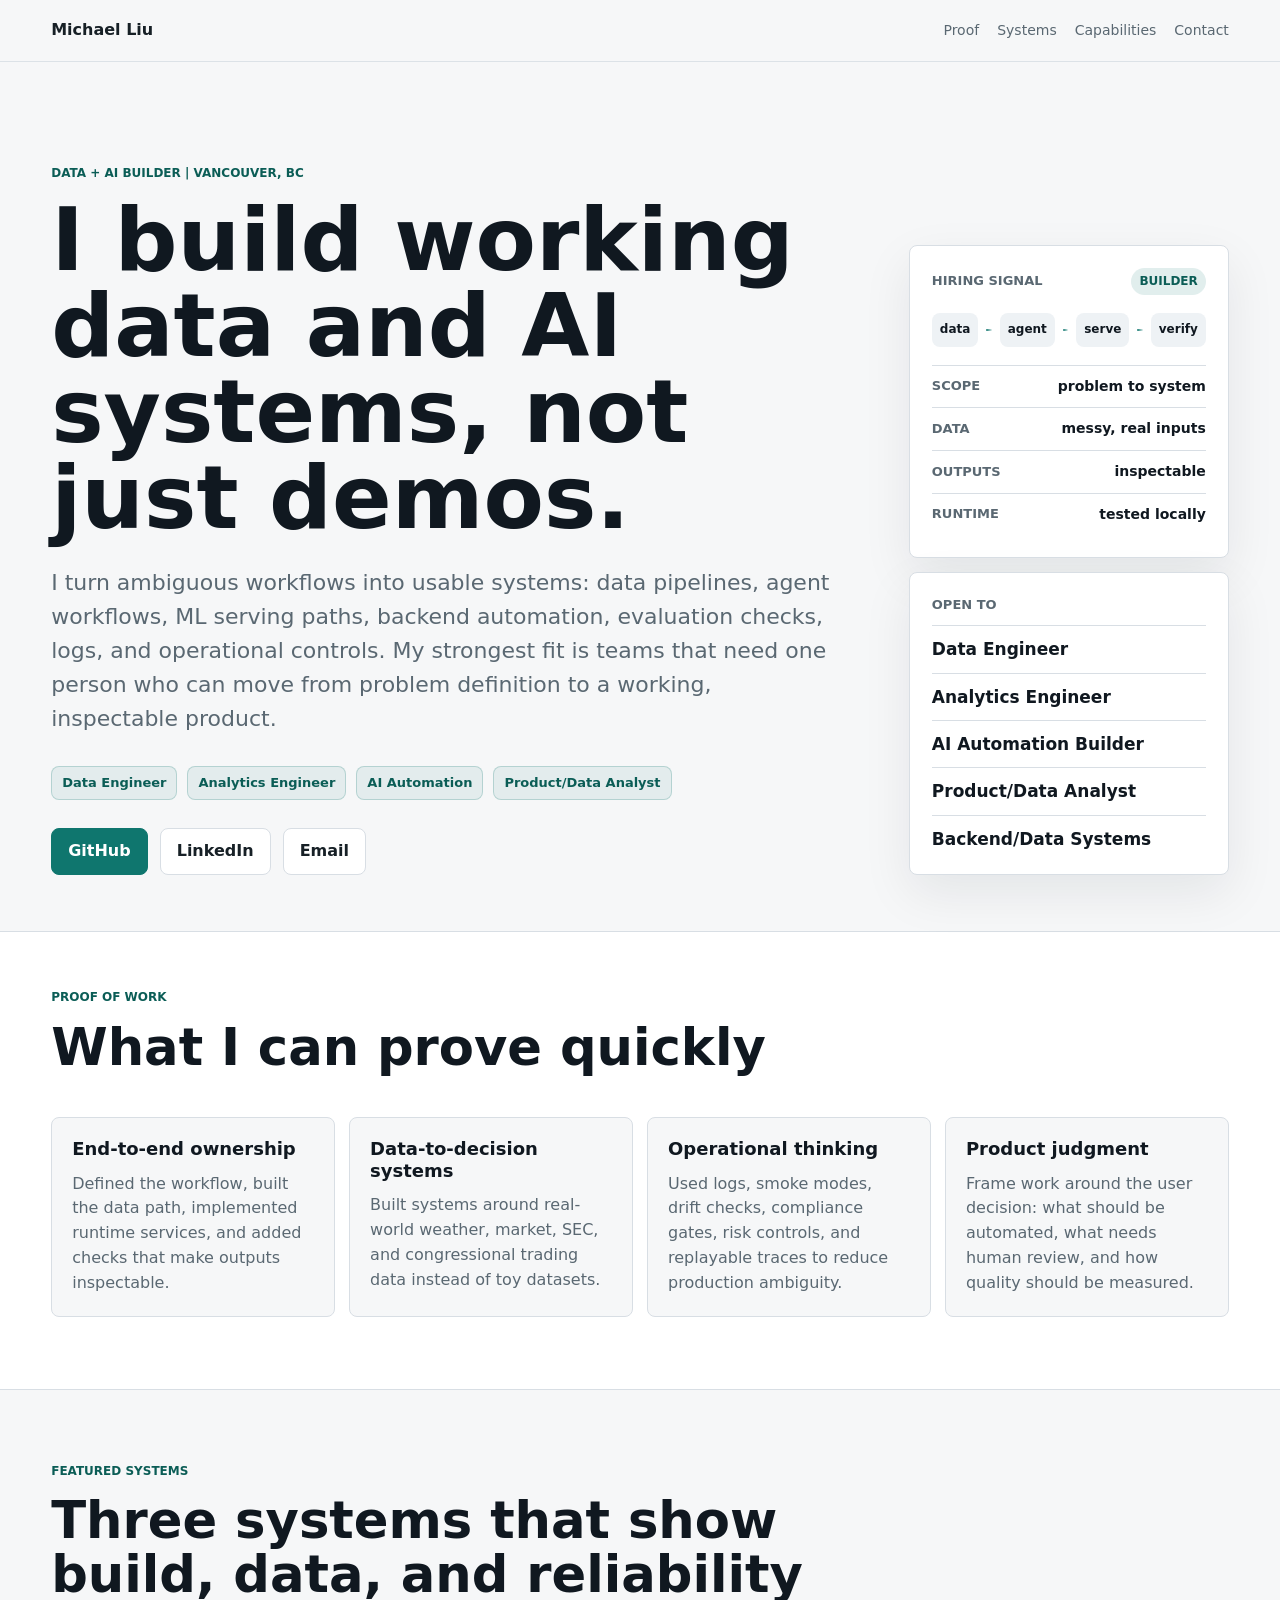
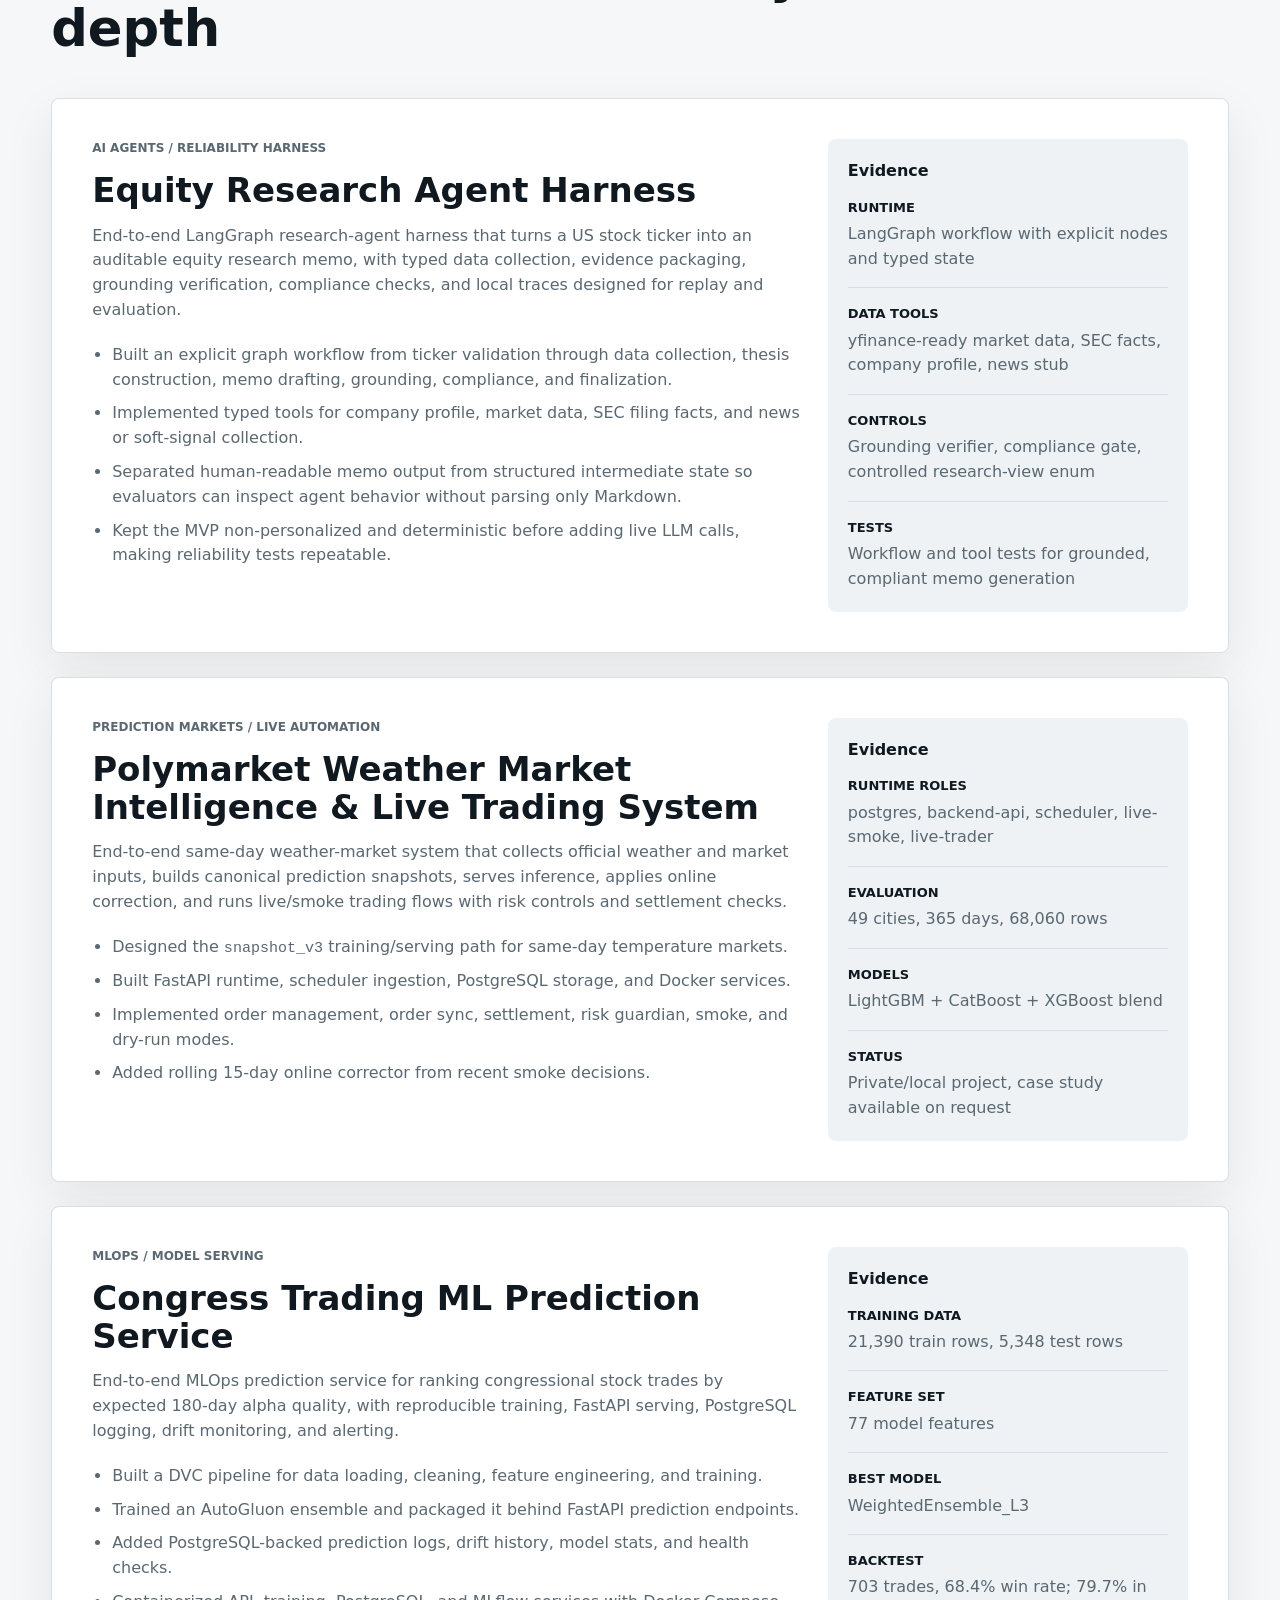
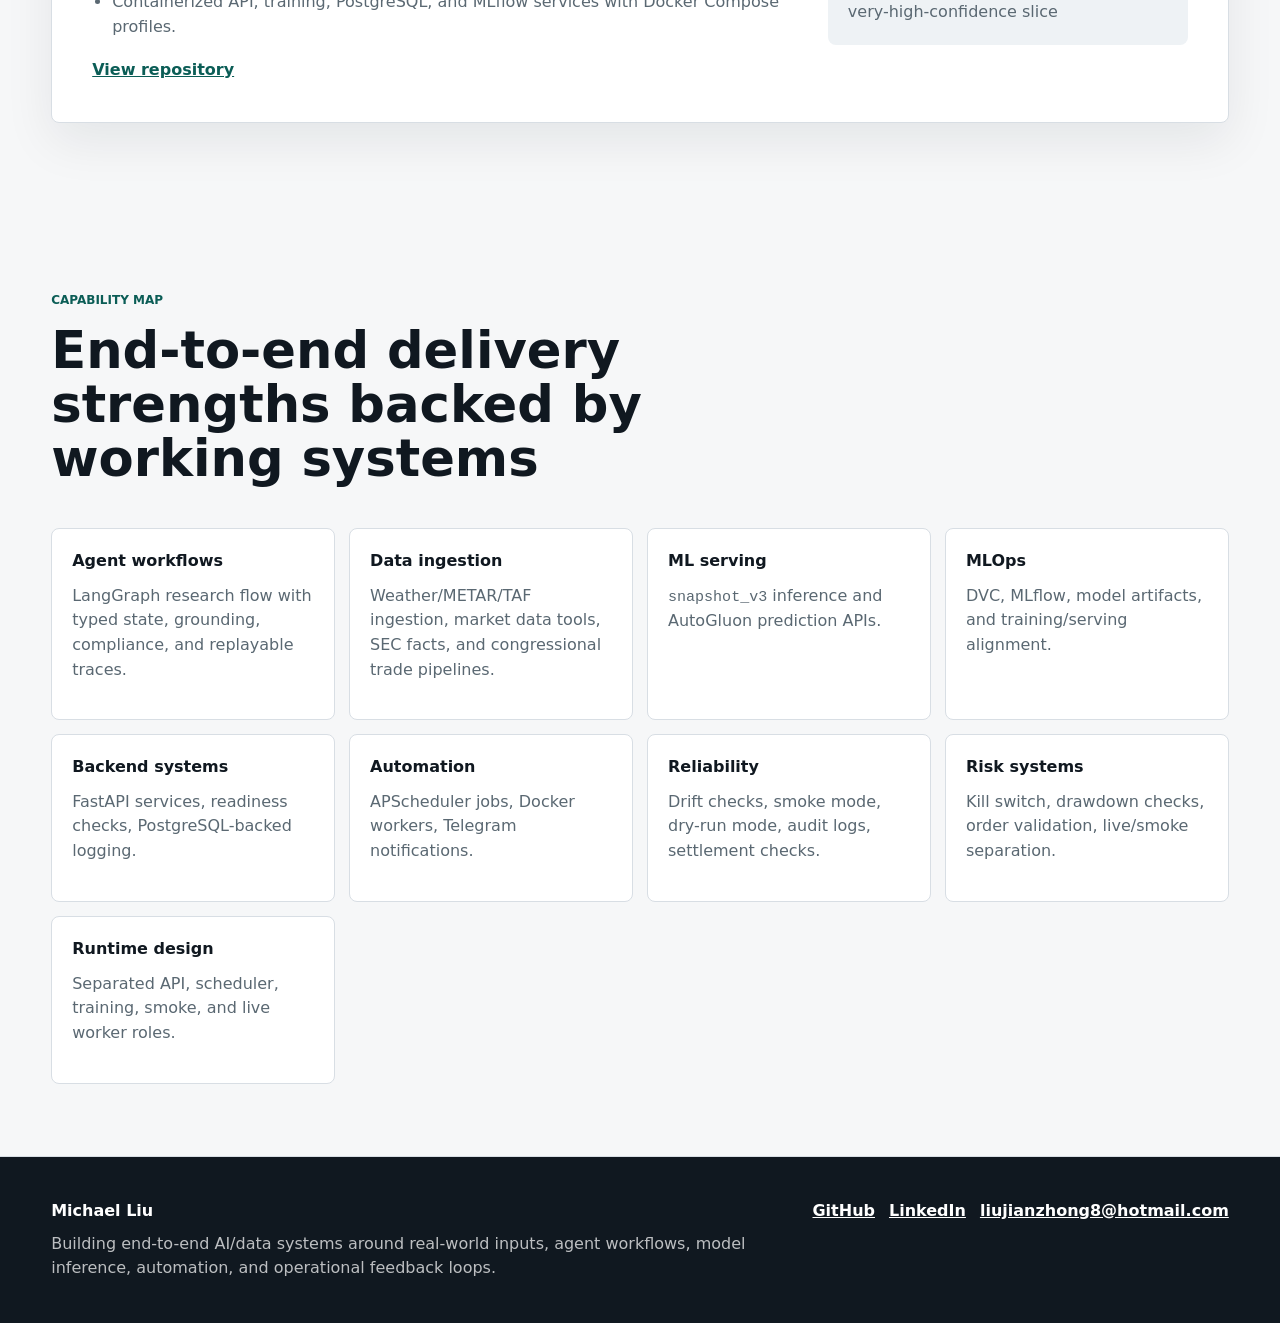
==== commit 36b4dc32: "Improve portfolio hiring proof" ====
--- a/index.html
+++ b/index.html
@@ -14,6 +14,7 @@
     <header class="site-header">
       <a class="brand" href="#top" aria-label="Michael Liu home">Michael Liu</a>
       <nav class="nav" aria-label="Primary navigation">
+        <a href="#proof">Proof</a>
         <a href="#systems">Systems</a>
         <a href="#capabilities">Capabilities</a>
         <a href="#contact">Contact</a>
@@ -23,13 +24,20 @@
     <main id="top">
       <section class="hero" aria-labelledby="hero-title">
         <div class="hero-copy">
-          <p class="eyebrow">AI/Data Engineer | End-to-End Systems</p>
-          <h1 id="hero-title">End-to-end AI systems from messy data to auditable decisions.</h1>
+          <p class="eyebrow">Data + AI Builder | Vancouver, BC</p>
+          <h1 id="hero-title">I build working data and AI systems, not just demos.</h1>
           <p class="hero-text">
-            I build agentic workflows, data pipelines, ML serving paths, backend automation, and
-            operational controls that move beyond demos: typed tools, APIs, schedulers,
-            databases, evaluation checks, logs, risk controls, and Dockerized runtimes.
+            I turn ambiguous workflows into usable systems: data pipelines, agent workflows,
+            ML serving paths, backend automation, evaluation checks, logs, and operational
+            controls. My strongest fit is teams that need one person who can move from problem
+            definition to a working, inspectable product.
           </p>
+          <div class="fit-line" aria-label="Target roles">
+            <span>Data Engineer</span>
+            <span>Analytics Engineer</span>
+            <span>AI Automation</span>
+            <span>Product/Data Analyst</span>
+          </div>
           <div class="hero-actions" aria-label="Contact and profile links">
             <a class="button primary" href="https://github.com/Michael-Full-Stack-Liu">GitHub</a>
             <a class="button" href="https://www.linkedin.com/in/michael-liu-21918932a/">LinkedIn</a>
@@ -39,8 +47,8 @@
         <aside class="hero-panel" aria-label="System runtime visual summary">
           <div class="runtime-card">
             <div class="runtime-head">
-              <span>Runtime</span>
-              <strong>production</strong>
+              <span>Hiring signal</span>
+              <strong>builder</strong>
             </div>
             <div class="pipeline-visual" aria-hidden="true">
               <span>data</span>
@@ -51,26 +59,51 @@
               <i></i>
               <span>verify</span>
             </div>
-            <div class="metric-row"><span>Scope</span><strong>end-to-end</strong></div>
-            <div class="metric-row"><span>Data</span><strong>real-world</strong></div>
-            <div class="metric-row"><span>Outputs</span><strong>auditable</strong></div>
-            <div class="metric-row"><span>Runtime</span><strong>operational</strong></div>
+            <div class="metric-row"><span>Scope</span><strong>problem to system</strong></div>
+            <div class="metric-row"><span>Data</span><strong>messy, real inputs</strong></div>
+            <div class="metric-row"><span>Outputs</span><strong>inspectable</strong></div>
+            <div class="metric-row"><span>Runtime</span><strong>tested locally</strong></div>
           </div>
           <div class="role-card">
             <span>Open to</span>
-            <strong>AI Engineer</strong>
             <strong>Data Engineer</strong>
-            <strong>Backend/Data Platform</strong>
-            <strong>MLOps</strong>
-            <strong>Applied ML</strong>
+            <strong>Analytics Engineer</strong>
+            <strong>AI Automation Builder</strong>
+            <strong>Product/Data Analyst</strong>
+            <strong>Backend/Data Systems</strong>
           </div>
         </aside>
+      </section>
+
+      <section id="proof" class="proof-section" aria-labelledby="proof-title">
+        <div class="section-heading">
+          <p class="eyebrow">Proof of Work</p>
+          <h2 id="proof-title">What I can prove quickly</h2>
+        </div>
+        <div class="proof-grid">
+          <article>
+            <span>End-to-end ownership</span>
+            <p>Defined the workflow, built the data path, implemented runtime services, and added checks that make outputs inspectable.</p>
+          </article>
+          <article>
+            <span>Data-to-decision systems</span>
+            <p>Built systems around real-world weather, market, SEC, and congressional trading data instead of toy datasets.</p>
+          </article>
+          <article>
+            <span>Operational thinking</span>
+            <p>Used logs, smoke modes, drift checks, compliance gates, risk controls, and replayable traces to reduce production ambiguity.</p>
+          </article>
+          <article>
+            <span>Product judgment</span>
+            <p>Frame work around the user decision: what should be automated, what needs human review, and how quality should be measured.</p>
+          </article>
+        </div>
       </section>
 
       <section id="systems" class="section" aria-labelledby="systems-title">
         <div class="section-heading">
           <p class="eyebrow">Featured Systems</p>
-          <h2 id="systems-title">Three end-to-end systems with real operational constraints</h2>
+          <h2 id="systems-title">Three systems that show build, data, and reliability depth</h2>
         </div>
 
         <article class="project">
--- a/styles.css
+++ b/styles.css
@@ -129,6 +129,26 @@
   gap: 12px;
 }
 
+.fit-line {
+  display: flex;
+  flex-wrap: wrap;
+  gap: 10px;
+  margin: 0 0 28px;
+}
+
+.fit-line span {
+  display: inline-flex;
+  min-height: 34px;
+  align-items: center;
+  padding: 6px 10px;
+  border: 1px solid rgba(15, 118, 110, 0.22);
+  border-radius: 8px;
+  background: rgba(15, 118, 110, 0.08);
+  color: var(--accent-dark);
+  font-size: 13px;
+  font-weight: 800;
+}
+
 .button {
   display: inline-flex;
   min-height: 44px;
@@ -247,6 +267,13 @@
   padding: 72px clamp(20px, 4vw, 64px);
 }
 
+.proof-section {
+  padding: 56px clamp(20px, 4vw, 64px) 72px;
+  border-top: 1px solid var(--line);
+  border-bottom: 1px solid var(--line);
+  background: var(--surface);
+}
+
 .section-heading {
   max-width: 780px;
   margin-bottom: 28px;
@@ -257,6 +284,34 @@
   font-size: clamp(30px, 4vw, 52px);
   line-height: 1.05;
   letter-spacing: 0;
+}
+
+.proof-grid {
+  display: grid;
+  grid-template-columns: repeat(4, minmax(0, 1fr));
+  gap: 14px;
+}
+
+.proof-grid article {
+  min-height: 190px;
+  padding: 20px;
+  border: 1px solid var(--line);
+  border-radius: 8px;
+  background: var(--bg);
+}
+
+.proof-grid span {
+  display: block;
+  margin-bottom: 12px;
+  color: var(--ink);
+  font-size: 18px;
+  font-weight: 850;
+  line-height: 1.2;
+}
+
+.proof-grid p {
+  margin-bottom: 0;
+  color: var(--muted);
 }
 
 .project {
@@ -401,6 +456,10 @@
   .capability-grid {
     grid-template-columns: repeat(2, minmax(0, 1fr));
   }
+
+  .proof-grid {
+    grid-template-columns: repeat(2, minmax(0, 1fr));
+  }
 }
 
 @media (max-width: 640px) {
@@ -432,4 +491,8 @@
   .capability-grid {
     grid-template-columns: 1fr;
   }
-}
+
+  .proof-grid {
+    grid-template-columns: 1fr;
+  }
+}
